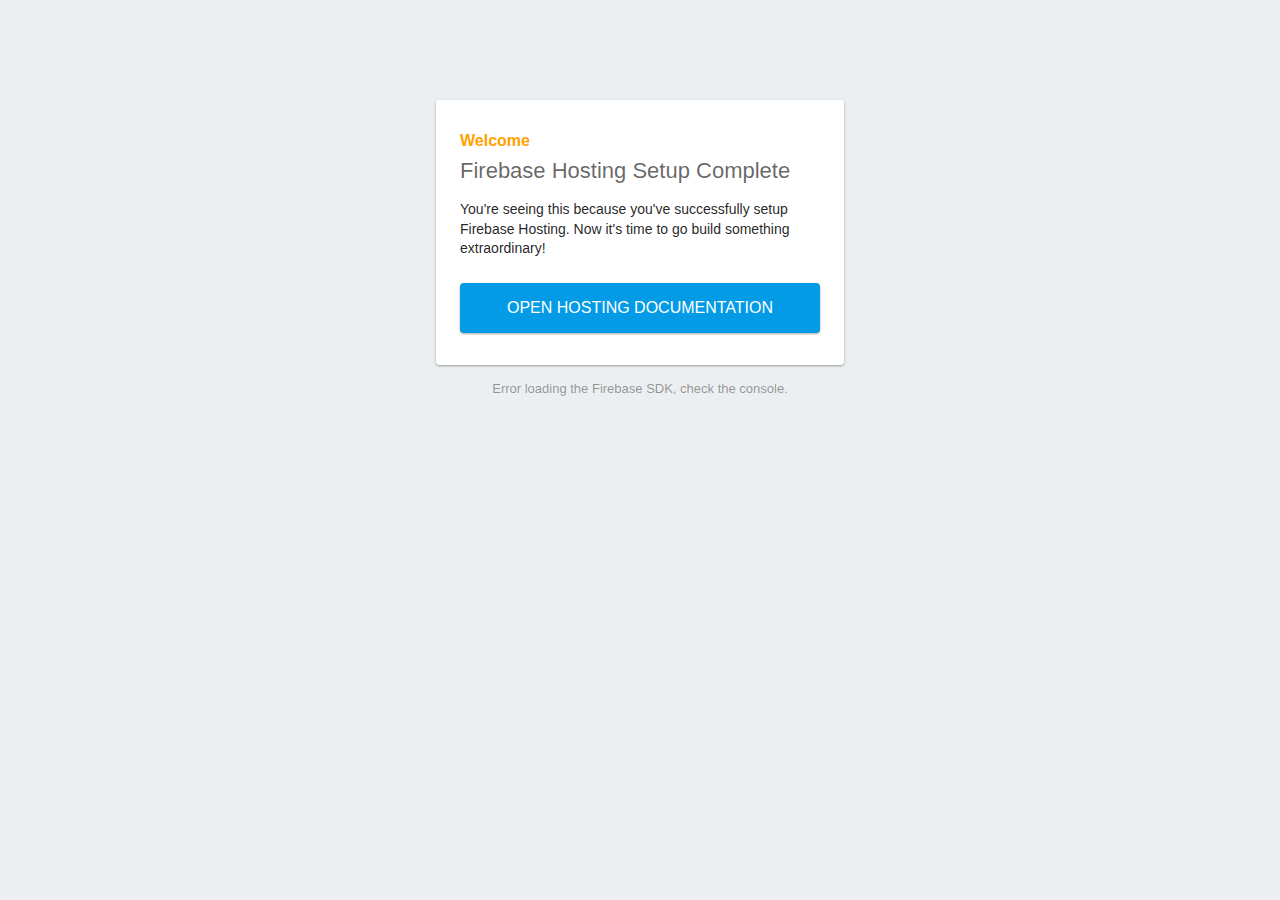
==== public/index.html @ 74542055 "Firebase init" ====
<!DOCTYPE html>
<html>
  <head>
    <meta charset="utf-8">
    <meta name="viewport" content="width=device-width, initial-scale=1">
    <title>Welcome to Firebase Hosting</title>

    <!-- update the version number as needed -->
    <script defer src="/__/firebase/10.12.2/firebase-app-compat.js"></script>
    <!-- include only the Firebase features as you need -->
    <script defer src="/__/firebase/10.12.2/firebase-auth-compat.js"></script>
    <script defer src="/__/firebase/10.12.2/firebase-database-compat.js"></script>
    <script defer src="/__/firebase/10.12.2/firebase-firestore-compat.js"></script>
    <script defer src="/__/firebase/10.12.2/firebase-functions-compat.js"></script>
    <script defer src="/__/firebase/10.12.2/firebase-messaging-compat.js"></script>
    <script defer src="/__/firebase/10.12.2/firebase-storage-compat.js"></script>
    <script defer src="/__/firebase/10.12.2/firebase-analytics-compat.js"></script>
    <script defer src="/__/firebase/10.12.2/firebase-remote-config-compat.js"></script>
    <script defer src="/__/firebase/10.12.2/firebase-performance-compat.js"></script>
    <!-- 
      initialize the SDK after all desired features are loaded, set useEmulator to false
      to avoid connecting the SDK to running emulators.
    -->
    <script defer src="/__/firebase/init.js?useEmulator=true"></script>

    <style media="screen">
      body { background: #ECEFF1; color: rgba(0,0,0,0.87); font-family: Roboto, Helvetica, Arial, sans-serif; margin: 0; padding: 0; }
      #message { background: white; max-width: 360px; margin: 100px auto 16px; padding: 32px 24px; border-radius: 3px; }
      #message h2 { color: #ffa100; font-weight: bold; font-size: 16px; margin: 0 0 8px; }
      #message h1 { font-size: 22px; font-weight: 300; color: rgba(0,0,0,0.6); margin: 0 0 16px;}
      #message p { line-height: 140%; margin: 16px 0 24px; font-size: 14px; }
      #message a { display: block; text-align: center; background: #039be5; text-transform: uppercase; text-decoration: none; color: white; padding: 16px; border-radius: 4px; }
      #message, #message a { box-shadow: 0 1px 3px rgba(0,0,0,0.12), 0 1px 2px rgba(0,0,0,0.24); }
      #load { color: rgba(0,0,0,0.4); text-align: center; font-size: 13px; }
      @media (max-width: 600px) {
        body, #message { margin-top: 0; background: white; box-shadow: none; }
        body { border-top: 16px solid #ffa100; }
      }
    </style>
  </head>
  <body>
    <div id="message">
      <h2>Welcome</h2>
      <h1>Firebase Hosting Setup Complete</h1>
      <p>You're seeing this because you've successfully setup Firebase Hosting. Now it's time to go build something extraordinary!</p>
      <a target="_blank" href="https://firebase.google.com/docs/hosting/">Open Hosting Documentation</a>
    </div>
    <p id="load">Firebase SDK Loading&hellip;</p>

    <script>
      document.addEventListener('DOMContentLoaded', function() {
        const loadEl = document.querySelector('#load');
        // // 🔥🔥🔥🔥🔥🔥🔥🔥🔥🔥🔥🔥🔥🔥🔥🔥🔥🔥🔥🔥🔥🔥🔥🔥🔥🔥🔥🔥🔥🔥🔥
        // // The Firebase SDK is initialized and available here!
        //
        // firebase.auth().onAuthStateChanged(user => { });
        // firebase.database().ref('/path/to/ref').on('value', snapshot => { });
        // firebase.firestore().doc('/foo/bar').get().then(() => { });
        // firebase.functions().httpsCallable('yourFunction')().then(() => { });
        // firebase.messaging().requestPermission().then(() => { });
        // firebase.storage().ref('/path/to/ref').getDownloadURL().then(() => { });
        // firebase.analytics(); // call to activate
        // firebase.analytics().logEvent('tutorial_completed');
        // firebase.performance(); // call to activate
        //
        // // 🔥🔥🔥🔥🔥🔥🔥🔥🔥🔥🔥🔥🔥🔥🔥🔥🔥🔥🔥🔥🔥🔥🔥🔥🔥🔥🔥🔥🔥🔥🔥

        try {
          let app = firebase.app();
          let features = [
            'auth', 
            'database', 
            'firestore',
            'functions',
            'messaging', 
            'storage', 
            'analytics', 
            'remoteConfig',
            'performance',
          ].filter(feature => typeof app[feature] === 'function');
          loadEl.textContent = `Firebase SDK loaded with ${features.join(', ')}`;
        } catch (e) {
          console.error(e);
          loadEl.textContent = 'Error loading the Firebase SDK, check the console.';
        }
      });
    </script>
  </body>
</html>
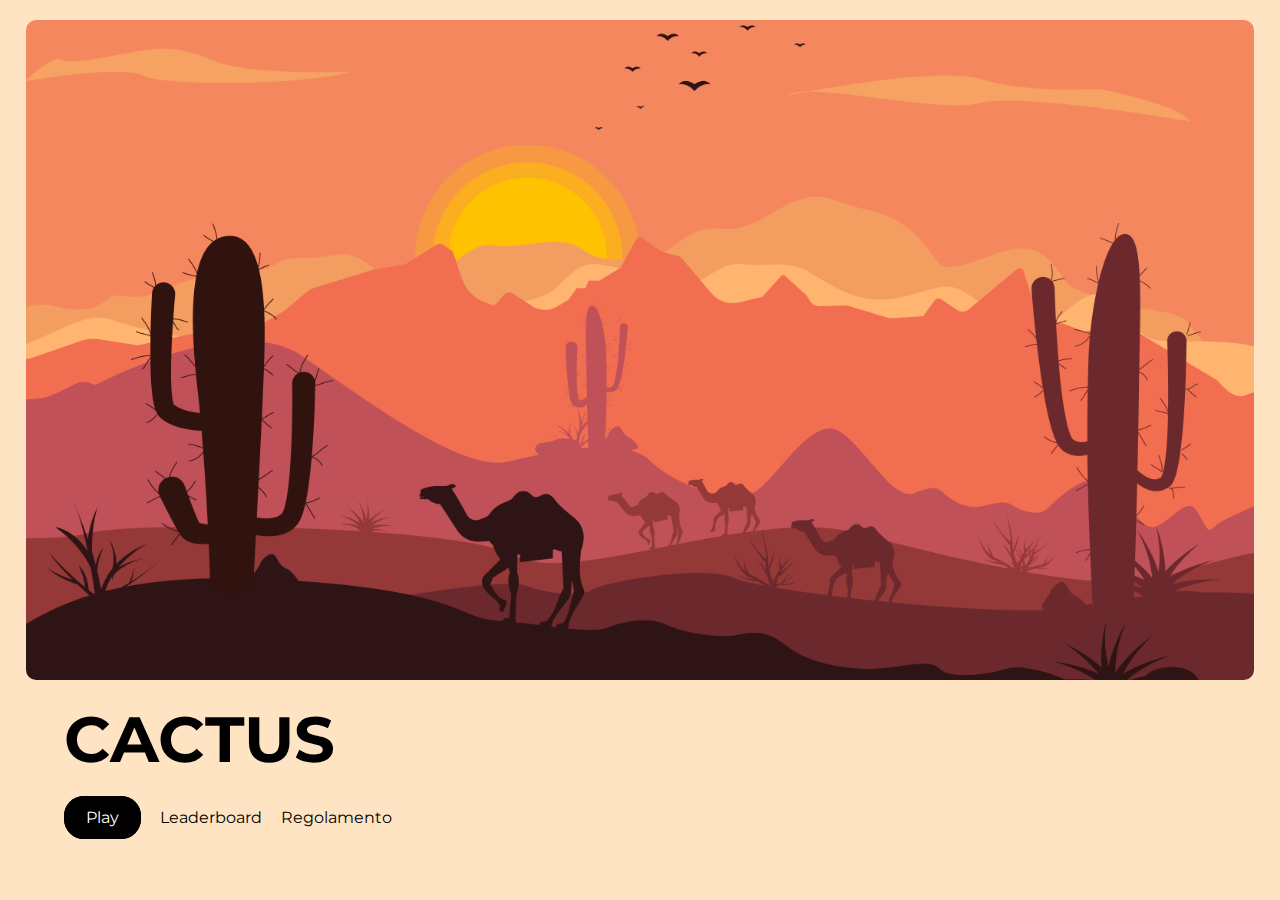
==== commit a4df4bad: "New assets in public folder for auto deploy" ====
--- a/public/index.html
+++ b/public/index.html
@@ -1,89 +1,24 @@
 <!DOCTYPE html>
 <html>
-  <head>
-    <meta charset="utf-8">
-    <meta name="viewport" content="width=device-width, initial-scale=1">
-    <title>Welcome to Firebase Hosting</title>
+    <head>
+        <title>Home - Cactus</title>
+        <meta charset="utf-8">
+        <mata name="viewport" content="width=device-width, initial-scale=1">
 
-    <!-- update the version number as needed -->
-    <script defer src="/__/firebase/10.12.2/firebase-app-compat.js"></script>
-    <!-- include only the Firebase features as you need -->
-    <script defer src="/__/firebase/10.12.2/firebase-auth-compat.js"></script>
-    <script defer src="/__/firebase/10.12.2/firebase-database-compat.js"></script>
-    <script defer src="/__/firebase/10.12.2/firebase-firestore-compat.js"></script>
-    <script defer src="/__/firebase/10.12.2/firebase-functions-compat.js"></script>
-    <script defer src="/__/firebase/10.12.2/firebase-messaging-compat.js"></script>
-    <script defer src="/__/firebase/10.12.2/firebase-storage-compat.js"></script>
-    <script defer src="/__/firebase/10.12.2/firebase-analytics-compat.js"></script>
-    <script defer src="/__/firebase/10.12.2/firebase-remote-config-compat.js"></script>
-    <script defer src="/__/firebase/10.12.2/firebase-performance-compat.js"></script>
-    <!-- 
-      initialize the SDK after all desired features are loaded, set useEmulator to false
-      to avoid connecting the SDK to running emulators.
-    -->
-    <script defer src="/__/firebase/init.js?useEmulator=true"></script>
+        <link rel="stylesheet" type="text/css" href="styles/global.css">
+        <link rel="stylesheet" type="text/css" href="styles/index.css">
+    </head>
+    <body>
+        <img src="assets/images/big.png" alt="Cactus" id="logo">
+        <main>
+            <h1>CACTUS</h1>
 
-    <style media="screen">
-      body { background: #ECEFF1; color: rgba(0,0,0,0.87); font-family: Roboto, Helvetica, Arial, sans-serif; margin: 0; padding: 0; }
-      #message { background: white; max-width: 360px; margin: 100px auto 16px; padding: 32px 24px; border-radius: 3px; }
-      #message h2 { color: #ffa100; font-weight: bold; font-size: 16px; margin: 0 0 8px; }
-      #message h1 { font-size: 22px; font-weight: 300; color: rgba(0,0,0,0.6); margin: 0 0 16px;}
-      #message p { line-height: 140%; margin: 16px 0 24px; font-size: 14px; }
-      #message a { display: block; text-align: center; background: #039be5; text-transform: uppercase; text-decoration: none; color: white; padding: 16px; border-radius: 4px; }
-      #message, #message a { box-shadow: 0 1px 3px rgba(0,0,0,0.12), 0 1px 2px rgba(0,0,0,0.24); }
-      #load { color: rgba(0,0,0,0.4); text-align: center; font-size: 13px; }
-      @media (max-width: 600px) {
-        body, #message { margin-top: 0; background: white; box-shadow: none; }
-        body { border-top: 16px solid #ffa100; }
-      }
-    </style>
-  </head>
-  <body>
-    <div id="message">
-      <h2>Welcome</h2>
-      <h1>Firebase Hosting Setup Complete</h1>
-      <p>You're seeing this because you've successfully setup Firebase Hosting. Now it's time to go build something extraordinary!</p>
-      <a target="_blank" href="https://firebase.google.com/docs/hosting/">Open Hosting Documentation</a>
-    </div>
-    <p id="load">Firebase SDK Loading&hellip;</p>
-
-    <script>
-      document.addEventListener('DOMContentLoaded', function() {
-        const loadEl = document.querySelector('#load');
-        // // 🔥🔥🔥🔥🔥🔥🔥🔥🔥🔥🔥🔥🔥🔥🔥🔥🔥🔥🔥🔥🔥🔥🔥🔥🔥🔥🔥🔥🔥🔥🔥
-        // // The Firebase SDK is initialized and available here!
-        //
-        // firebase.auth().onAuthStateChanged(user => { });
-        // firebase.database().ref('/path/to/ref').on('value', snapshot => { });
-        // firebase.firestore().doc('/foo/bar').get().then(() => { });
-        // firebase.functions().httpsCallable('yourFunction')().then(() => { });
-        // firebase.messaging().requestPermission().then(() => { });
-        // firebase.storage().ref('/path/to/ref').getDownloadURL().then(() => { });
-        // firebase.analytics(); // call to activate
-        // firebase.analytics().logEvent('tutorial_completed');
-        // firebase.performance(); // call to activate
-        //
-        // // 🔥🔥🔥🔥🔥🔥🔥🔥🔥🔥🔥🔥🔥🔥🔥🔥🔥🔥🔥🔥🔥🔥🔥🔥🔥🔥🔥🔥🔥🔥🔥
-
-        try {
-          let app = firebase.app();
-          let features = [
-            'auth', 
-            'database', 
-            'firestore',
-            'functions',
-            'messaging', 
-            'storage', 
-            'analytics', 
-            'remoteConfig',
-            'performance',
-          ].filter(feature => typeof app[feature] === 'function');
-          loadEl.textContent = `Firebase SDK loaded with ${features.join(', ')}`;
-        } catch (e) {
-          console.error(e);
-          loadEl.textContent = 'Error loading the Firebase SDK, check the console.';
-        }
-      });
-    </script>
-  </body>
-</html>
+            <div id="quicklinks">
+                <a class="button-primary" href="play.html">Play</a>
+                <a class="button-plain" href="leaderboard.html">Leaderboard</a>
+                <a class="button-plain" href="rules.html">Regolamento</a>
+            </div>
+        </main>
+        
+    </body>
+</html>--- a/public/styles/global.css
+++ b/public/styles/global.css
@@ -0,0 +1,56 @@
+@font-face {
+    font-family: Montserrat;
+    src: url("../assets/fonts/Montserrat-VariableFont_wght.ttf");
+}
+body {
+    margin: 0;
+    background-color: bisque;
+    font-family: Montserrat, sans-serif;
+}
+
+/* PRIMARY BUTTON */
+.button-primary {
+    color: white;
+    background-color: black;
+    padding: 10px 20px;
+    border-radius: 20px;
+    width: fit-content;
+    text-decoration: none;
+    border: 2px solid black;
+	font: inherit;
+    cursor: pointer;
+}
+.button-primary:hover {
+    background-color: white;
+    color: black;
+    transition: 0.2s;
+}
+
+/* PLAIN BUTTON */
+.button-plain {
+    color: black;
+    text-decoration: none;
+}
+.button-plain:hover {
+    text-decoration: underline;
+    width: fit-content;
+}
+
+/* SECONDARY BUTTON */
+.button-secondary {
+    color: black;
+    background-color: transparent;
+    border-radius: 20px;
+    width: fit-content;
+    text-decoration: none;
+    border: 2px solid black;
+    padding: 10px 20px;
+    font: inherit;
+    cursor: pointer;
+}
+.button-secondary:hover {
+    color: white;
+    background-color: green;
+    border: 2px solid green;
+    transition: 0.2s;
+}--- a/public/styles/index.css
+++ b/public/styles/index.css
@@ -0,0 +1,24 @@
+main {
+    position: fixed;
+    bottom: 0;
+    left: 0;
+    padding: 20px 5%;
+    background-color: bisque;
+    width: 100%;
+    height: 180px;
+}
+main h1 {
+    font-size: 4em;
+    margin-top: 0;
+    margin-bottom: 30px;
+}
+#quicklinks a {
+    margin-right: 15px;
+}
+#logo {
+    width: 96%;
+    margin: 20px 2%;
+    border-radius: 10px;
+    height: calc(100vh - 240px);
+    object-fit: cover;
+}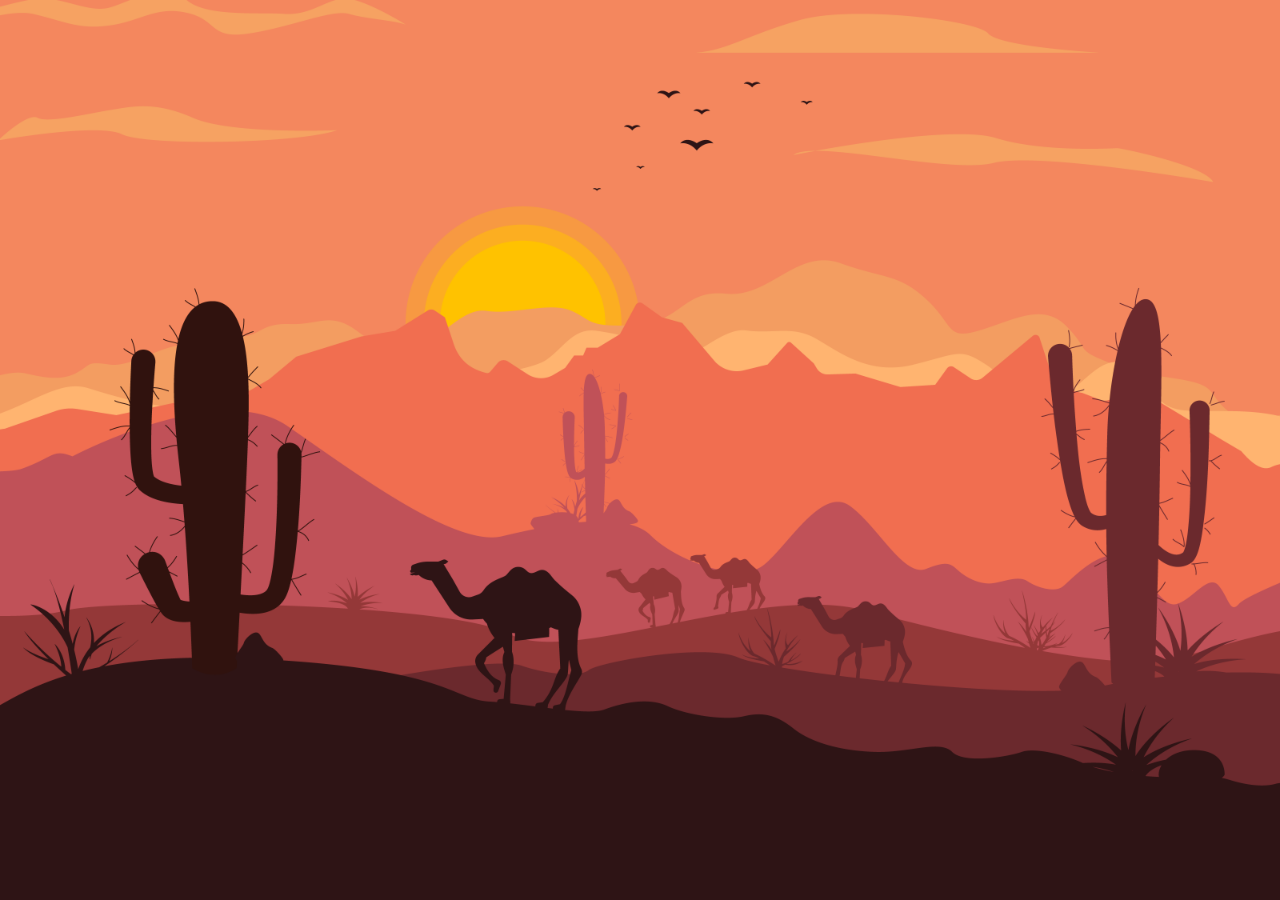
==== commit 5f64e101: "New index UI and prepared for submission" ====
--- a/public/index.html
+++ b/public/index.html
@@ -1,24 +1,23 @@
 <!DOCTYPE html>
-<html>
+<html lang="it">
     <head>
         <title>Home - Cactus</title>
+        <link rel="icon" href="assets/images/favicon.ico" type="image/x-icon">
         <meta charset="utf-8">
-        <mata name="viewport" content="width=device-width, initial-scale=1">
+        <meta name="viewport" content="width=device-width, initial-scale=1">
 
         <link rel="stylesheet" type="text/css" href="styles/global.css">
         <link rel="stylesheet" type="text/css" href="styles/index.css">
     </head>
     <body>
-        <img src="assets/images/big.png" alt="Cactus" id="logo">
+        <div id="background"></div>
         <main>
             <h1>CACTUS</h1>
-
             <div id="quicklinks">
-                <a class="button-primary" href="play.html">Play</a>
+                <a class="button-primary button-main" href="play.html">Play</a>
                 <a class="button-plain" href="leaderboard.html">Leaderboard</a>
                 <a class="button-plain" href="rules.html">Regolamento</a>
             </div>
         </main>
-        
     </body>
 </html>--- a/public/styles/index.css
+++ b/public/styles/index.css
@@ -1,9 +1,16 @@
+#background {
+    width: 100%;
+    height: 100vh;
+    background-image: url("../assets/images/big.webp");
+    background-size: cover;
+    background-position: bottom;
+    animation: fadeIn 1s;
+}
 main {
     position: fixed;
     bottom: 0;
     left: 0;
     padding: 20px 5%;
-    background-color: bisque;
     width: 100%;
     height: 180px;
 }
@@ -11,14 +18,28 @@
     font-size: 4em;
     margin-top: 0;
     margin-bottom: 30px;
+    color: white;
+    animation: fadeIn 0.5s;
+    animation-delay: 1s;
+    opacity: 0;
+    animation-fill-mode: forwards;
+}
+#quicklinks {
+    animation: fadeIn 0.5s;
+    animation-delay: 1.5s;
+    opacity: 0;
+    animation-fill-mode: forwards;
 }
 #quicklinks a {
     margin-right: 15px;
+    color: white;
 }
-#logo {
-    width: 96%;
-    margin: 20px 2%;
-    border-radius: 10px;
-    height: calc(100vh - 240px);
-    object-fit: cover;
+.button-main {
+    background-color: white;
+    color: black !important;
+}
+
+@keyframes fadeIn {
+    0% { opacity: 0; }
+    100% { opacity: 1; }
 }